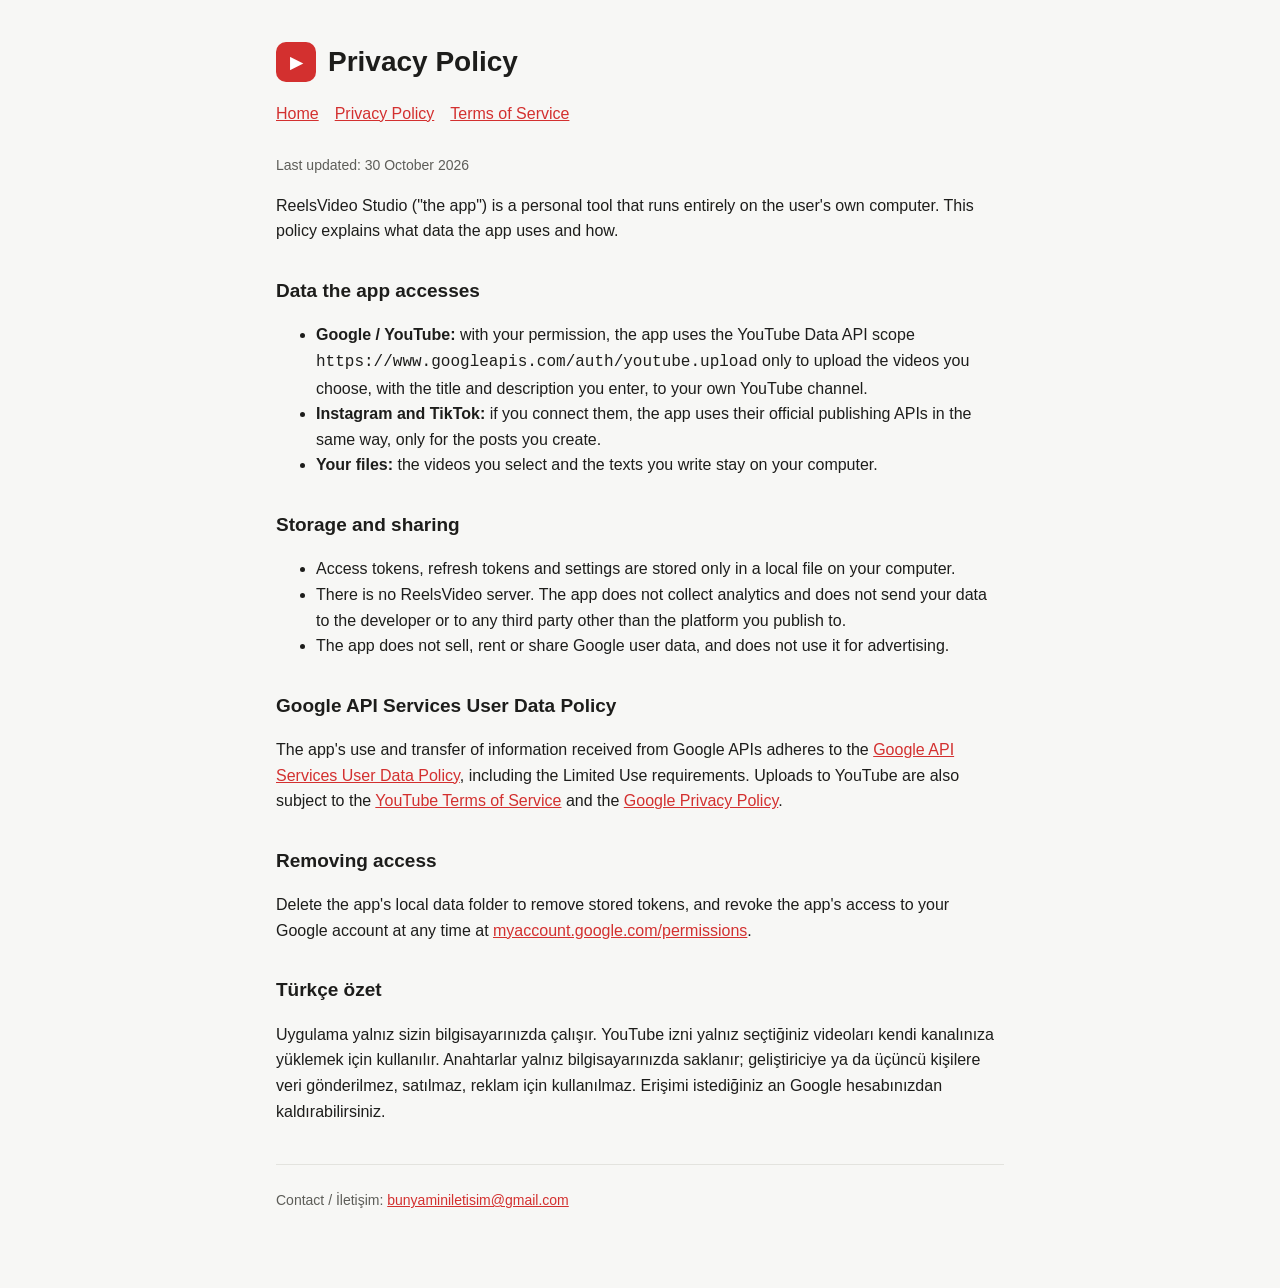
==== privacy.html @ cbef5d6f "ReelsVideo Studio site: home, privacy policy, terms" ====
<!doctype html>
<html lang="en">
<head>
<meta charset="utf-8">
<meta name="viewport" content="width=device-width, initial-scale=1">
<title>Privacy Policy · ReelsVideo Studio</title>
<link rel="stylesheet" href="style.css">
</head>
<body>
<main>
  <header><div class="logo">▶</div><h1>Privacy Policy</h1></header>
  <nav><a href="./">Home</a><a href="privacy.html">Privacy Policy</a><a href="terms.html">Terms of Service</a></nav>
  <p class="muted">Last updated: 30 October 2026</p>

  <p>ReelsVideo Studio ("the app") is a personal tool that runs entirely on the user's own computer. This policy explains
  what data the app uses and how.</p>

  <h2>Data the app accesses</h2>
  <ul>
    <li><strong>Google / YouTube:</strong> with your permission, the app uses the YouTube Data API scope
      <code>https://www.googleapis.com/auth/youtube.upload</code> only to upload the videos you choose, with the title and
      description you enter, to your own YouTube channel.</li>
    <li><strong>Instagram and TikTok:</strong> if you connect them, the app uses their official publishing APIs in the same
      way, only for the posts you create.</li>
    <li><strong>Your files:</strong> the videos you select and the texts you write stay on your computer.</li>
  </ul>

  <h2>Storage and sharing</h2>
  <ul>
    <li>Access tokens, refresh tokens and settings are stored only in a local file on your computer.</li>
    <li>There is no ReelsVideo server. The app does not collect analytics and does not send your data to the developer or
      to any third party other than the platform you publish to.</li>
    <li>The app does not sell, rent or share Google user data, and does not use it for advertising.</li>
  </ul>

  <h2>Google API Services User Data Policy</h2>
  <p>The app's use and transfer of information received from Google APIs adheres to the
  <a href="https://developers.google.com/terms/api-services-user-data-policy">Google API Services User Data Policy</a>,
  including the Limited Use requirements. Uploads to YouTube are also subject to the
  <a href="https://www.youtube.com/t/terms">YouTube Terms of Service</a> and the
  <a href="https://policies.google.com/privacy">Google Privacy Policy</a>.</p>

  <h2>Removing access</h2>
  <p>Delete the app's local data folder to remove stored tokens, and revoke the app's access to your Google account at any
  time at <a href="https://myaccount.google.com/permissions">myaccount.google.com/permissions</a>.</p>

  <h2>Türkçe özet</h2>
  <p>Uygulama yalnız sizin bilgisayarınızda çalışır. YouTube izni yalnız seçtiğiniz videoları kendi kanalınıza yüklemek
  için kullanılır. Anahtarlar yalnız bilgisayarınızda saklanır; geliştiriciye ya da üçüncü kişilere veri gönderilmez,
  satılmaz, reklam için kullanılmaz. Erişimi istediğiniz an Google hesabınızdan kaldırabilirsiniz.</p>

  <hr>
  <p class="muted">Contact / İletişim: <a href="mailto:bunyaminiletisim@gmail.com">bunyaminiletisim@gmail.com</a></p>
</main>
</body>
</html>
---- style.css ----
:root { --bg: #f7f7f5; --fg: #1d1d1b; --muted: #5d5d58; --accent: #d3302f; --card: #fff; --line: #e3e3de; }
@media (prefers-color-scheme: dark) { :root { --bg: #141413; --fg: #ededea; --muted: #a3a39d; --card: #1e1e1c; --line: #33332f; } }
* { box-sizing: border-box; }
body { margin: 0; background: var(--bg); color: var(--fg); font: 16px/1.6 -apple-system, BlinkMacSystemFont, "Segoe UI", Roboto, sans-serif; }
main { max-width: 760px; margin: 0 auto; padding: 40px 16px 64px; }
header { display: flex; align-items: center; gap: 12px; margin-bottom: 8px; }
.logo { width: 40px; height: 40px; border-radius: 10px; background: var(--accent); color: #fff; display: grid; place-items: center; font-weight: 700; }
h1 { font-size: 28px; margin: 0; }
h2 { font-size: 19px; margin: 32px 0 8px; }
nav { display: flex; gap: 16px; flex-wrap: wrap; margin: 16px 0 28px; }
nav a, a { color: var(--accent); }
.card { background: var(--card); border: 1px solid var(--line); border-radius: 12px; padding: 16px 20px; }
.muted { color: var(--muted); font-size: 14px; }
hr { border: 0; border-top: 1px solid var(--line); margin: 40px 0 24px; }
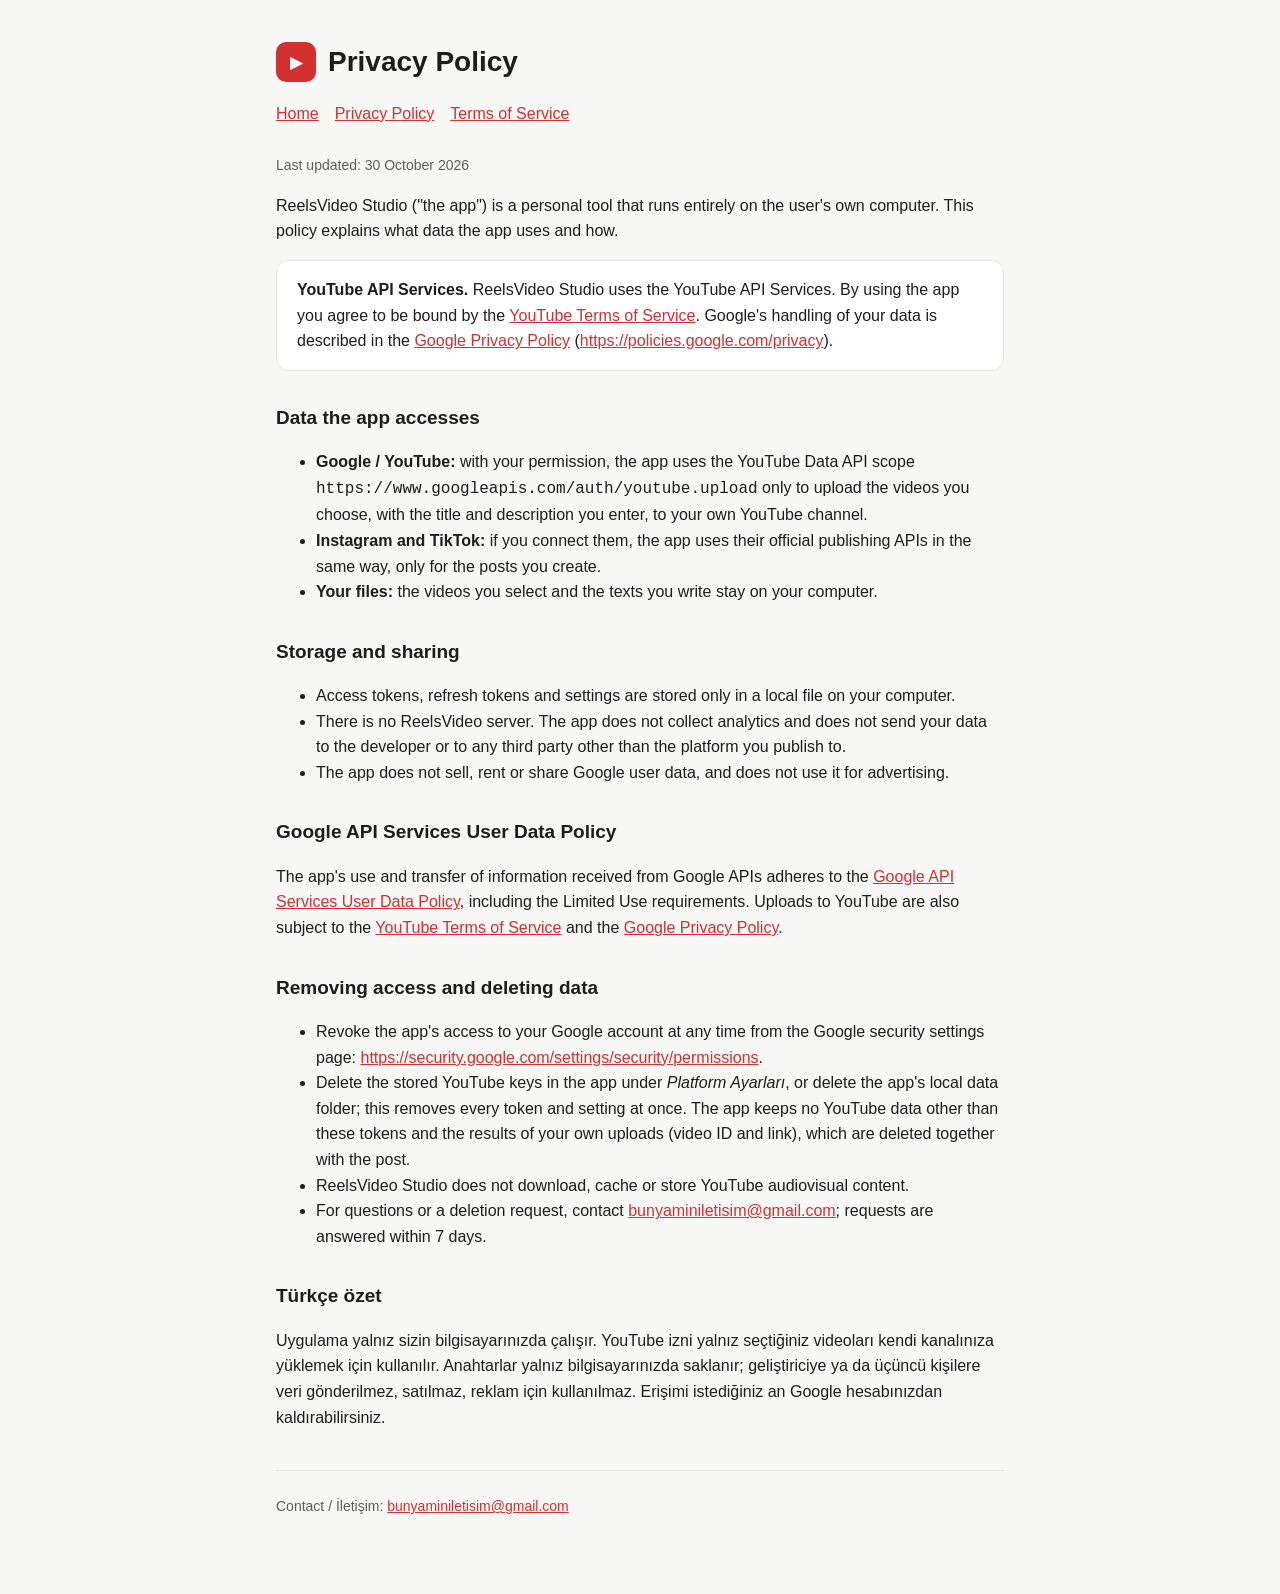
==== commit 2812a3a3: "State YouTube API Services use, YouTube ToS, Google Privacy Policy, revocation and deletion" ====
--- a/privacy.html
+++ b/privacy.html
@@ -14,6 +14,13 @@
 
   <p>ReelsVideo Studio ("the app") is a personal tool that runs entirely on the user's own computer. This policy explains
   what data the app uses and how.</p>
+
+  <div class="card">
+    <strong>YouTube API Services.</strong> ReelsVideo Studio uses the YouTube API Services. By using the app you agree
+    to be bound by the <a href="https://www.youtube.com/t/terms">YouTube Terms of Service</a>. Google's handling of your
+    data is described in the <a href="https://policies.google.com/privacy">Google Privacy Policy</a>
+    (<a href="https://policies.google.com/privacy">https://policies.google.com/privacy</a>).
+  </div>
 
   <h2>Data the app accesses</h2>
   <ul>
@@ -40,9 +47,17 @@
   <a href="https://www.youtube.com/t/terms">YouTube Terms of Service</a> and the
   <a href="https://policies.google.com/privacy">Google Privacy Policy</a>.</p>
 
-  <h2>Removing access</h2>
-  <p>Delete the app's local data folder to remove stored tokens, and revoke the app's access to your Google account at any
-  time at <a href="https://myaccount.google.com/permissions">myaccount.google.com/permissions</a>.</p>
+  <h2>Removing access and deleting data</h2>
+  <ul>
+    <li>Revoke the app's access to your Google account at any time from the Google security settings page:
+      <a href="https://security.google.com/settings/security/permissions">https://security.google.com/settings/security/permissions</a>.</li>
+    <li>Delete the stored YouTube keys in the app under <em>Platform Ayarları</em>, or delete the app's local data folder;
+      this removes every token and setting at once. The app keeps no YouTube data other than these tokens and the
+      results of your own uploads (video ID and link), which are deleted together with the post.</li>
+    <li>ReelsVideo Studio does not download, cache or store YouTube audiovisual content.</li>
+    <li>For questions or a deletion request, contact <a href="mailto:bunyaminiletisim@gmail.com">bunyaminiletisim@gmail.com</a>;
+      requests are answered within 7 days.</li>
+  </ul>
 
   <h2>Türkçe özet</h2>
   <p>Uygulama yalnız sizin bilgisayarınızda çalışır. YouTube izni yalnız seçtiğiniz videoları kendi kanalınıza yüklemek
--- a/style.css
+++ b/style.css
@@ -12,3 +12,5 @@
 .card { background: var(--card); border: 1px solid var(--line); border-radius: 12px; padding: 16px 20px; }
 .muted { color: var(--muted); font-size: 14px; }
 hr { border: 0; border-top: 1px solid var(--line); margin: 40px 0 24px; }
+.card + .card, .card { margin: 16px 0; }
+.card.yt { border-left: 4px solid var(--accent); }
